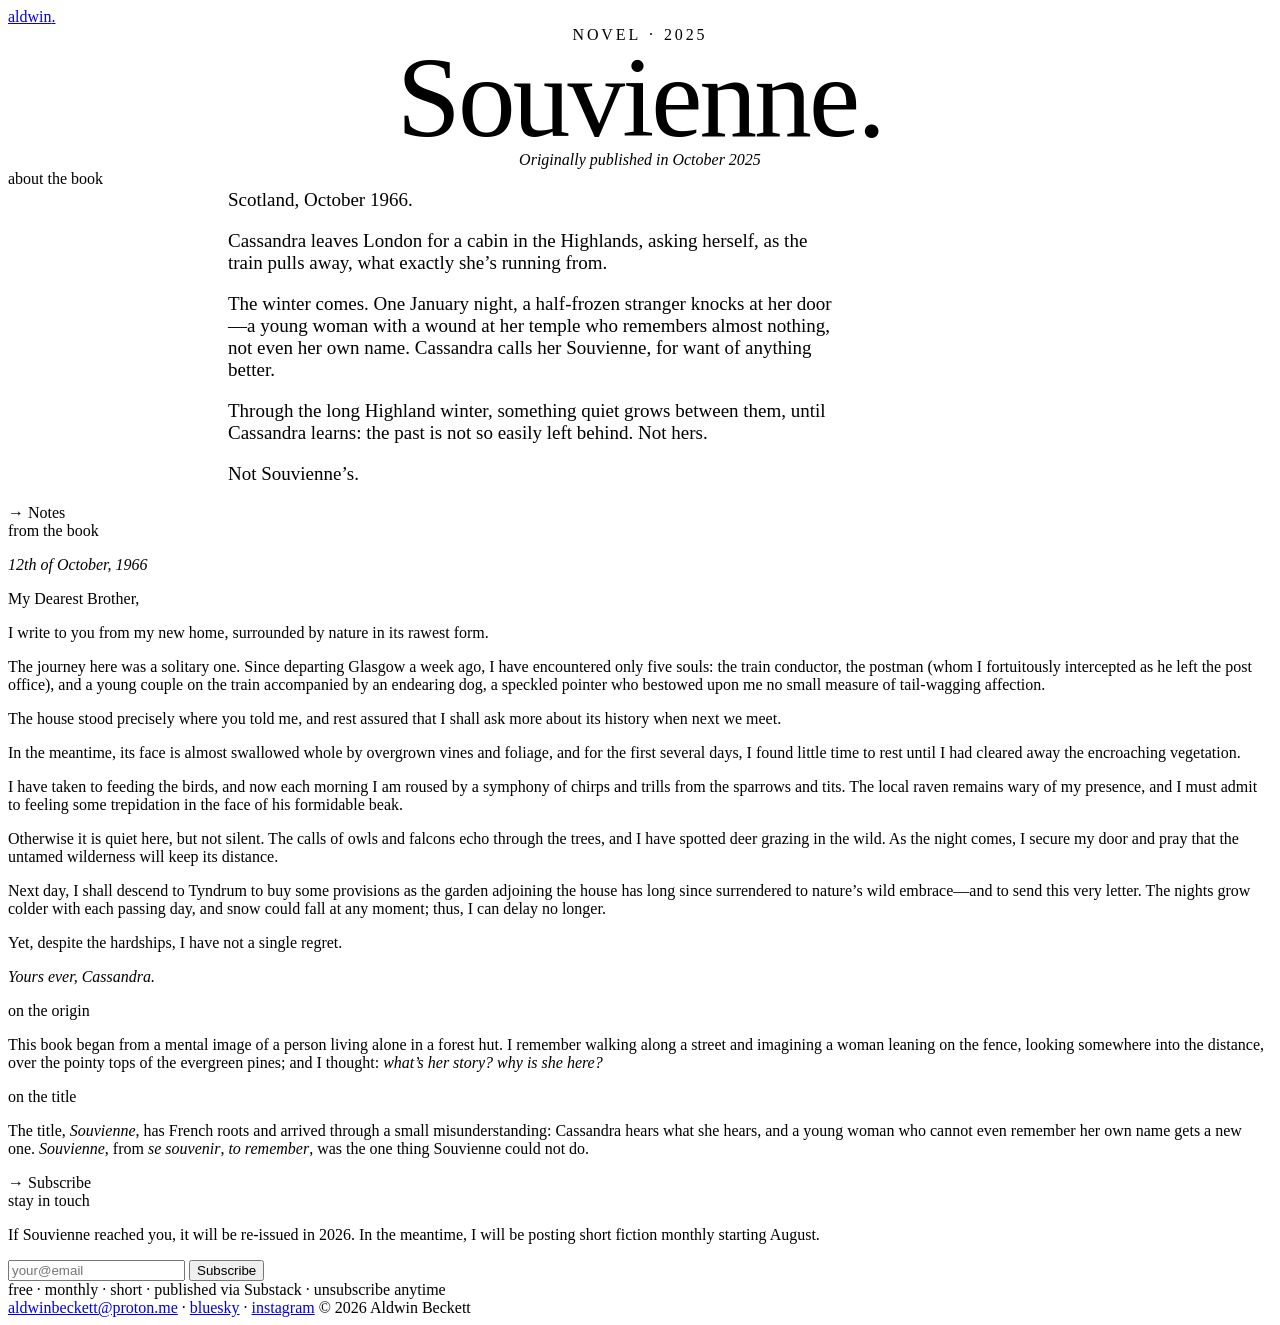
==== books/souvienne/index.html @ f17fab5a "Content tweaks: add Instagram link, soften subscribe cadence to monthly" ====
<!DOCTYPE html><html lang="en"> <head><!-- Global Metadata --><meta charset="utf-8"><meta name="viewport" content="width=device-width,initial-scale=1"><link rel="icon" type="image/svg+xml" href="/favicon.svg"><link rel="apple-touch-icon" href="/apple-touch-icon.png"><meta name="generator" content="Astro v5.17.2"><!-- Pinterest domain verification (carried over from the previous site). --><meta name="p:domain_verify" content="30b4dbeae7a0c5de280780b090843f4b"><!-- Canonical URL --><link rel="canonical" href="https://aldwinbeckett.me/books/souvienne/"><!-- Primary Meta Tags --><title>Souvienne — Aldwin Beckett</title><meta name="title" content="Souvienne — Aldwin Beckett"><meta name="description" content="Personal portfolio website"><meta name="keywords" content="author, fiction, books"><meta name="author" content="Aldwin Beckett"><meta name="language" content="English"><!-- Open Graph / Facebook --><meta property="og:type" content="website"><meta property="og:url" content="https://aldwinbeckett.me/books/souvienne/"><meta property="og:title" content="Souvienne — Aldwin Beckett"><meta property="og:description" content="Personal portfolio website"><meta property="og:image" content="https://aldwinbeckett.me/images/og-default.jpg"><!-- Twitter --><meta property="twitter:card" content="summary_large_image"><meta property="twitter:url" content="https://aldwinbeckett.me/books/souvienne/"><meta property="twitter:title" content="Souvienne — Aldwin Beckett"><meta property="twitter:description" content="Personal portfolio website"><meta property="twitter:image" content="https://aldwinbeckett.me/images/og-default.jpg"><!-- Fonts: Fraunces (display, optical-sized) · EB Garamond (body/italic) · JetBrains Mono (metadata) --><link rel="preconnect" href="https://fonts.googleapis.com"><link rel="preconnect" href="https://fonts.gstatic.com" crossorigin><link href="https://fonts.googleapis.com/css2?family=EB+Garamond:ital,wght@0,400;0,500;0,600;0,700;1,400;1,500&family=Fraunces:ital,opsz,wght@0,9..144,400;0,9..144,500;0,9..144,600;1,9..144,400;1,9..144,500&family=JetBrains+Mono:wght@400;500&display=swap" rel="stylesheet"><link rel="stylesheet" href="/_astro/_slug_.Bnw3G2MM.css">
<style>.note-row[data-astro-cid-ww2vvilx] .note-image[data-astro-cid-ww2vvilx] img[data-astro-cid-ww2vvilx]{position:absolute;inset:0;width:100%;height:100%;object-fit:cover}.book-hero[data-astro-cid-tousmopl]{margin-top:var(--s-5);display:grid;grid-template-columns:minmax(0,340px) 1fr;gap:var(--s-6);align-items:end}.cover-col[data-astro-cid-tousmopl]{max-width:340px}.title-col[data-astro-cid-tousmopl]{padding-bottom:var(--s-2)}.book-hero[data-astro-cid-tousmopl].centered{display:block;text-align:center;margin-top:var(--s-6);padding:var(--s-5) 0 var(--s-4)}.book-hero[data-astro-cid-tousmopl].centered .title-col[data-astro-cid-tousmopl]{padding-bottom:0}.book-hero[data-astro-cid-tousmopl].centered .subtitle[data-astro-cid-tousmopl]{margin-left:auto;margin-right:auto}.book-hero[data-astro-cid-tousmopl].centered .quick-meta[data-astro-cid-tousmopl]{justify-content:center}.book-cover-img[data-astro-cid-tousmopl]{width:100%;height:auto;display:block;border:1px solid var(--ink);box-shadow:0 1px #0000000a,0 14px 28px -16px #00000040}.eyebrow[data-astro-cid-tousmopl]{font-family:var(--mono);font-size:var(--t-meta);letter-spacing:.18em;text-transform:uppercase;color:var(--ink-faint);margin-bottom:var(--s-3)}.eyebrow[data-astro-cid-tousmopl] .dot[data-astro-cid-tousmopl]{color:var(--accent);margin:0 8px}.book-title-display[data-astro-cid-tousmopl]{font-size:clamp(56px,9vw,128px);font-weight:500;letter-spacing:-.025em;line-height:.92;margin:0;font-optical-sizing:auto;font-variation-settings:"opsz" 144,"SOFT" 30}.book-title-display[data-astro-cid-tousmopl] .dot[data-astro-cid-tousmopl]{color:var(--accent)}.subtitle[data-astro-cid-tousmopl]{font-family:var(--serif);font-style:italic;font-size:var(--t-h3);color:var(--ink-soft);margin-top:var(--s-3);max-width:22em;line-height:1.25}.quick-meta[data-astro-cid-tousmopl]{display:flex;gap:var(--s-3);flex-wrap:wrap;margin-top:var(--s-4)}.quick-meta[data-astro-cid-tousmopl] span[data-astro-cid-tousmopl]{font-family:var(--mono);font-size:var(--t-meta);letter-spacing:.08em;text-transform:uppercase;color:var(--ink-soft)}.quick-meta[data-astro-cid-tousmopl] span[data-astro-cid-tousmopl]:not(:last-child):after{content:"·";margin-left:var(--s-3);color:var(--ink-faint)}.blurb[data-astro-cid-tousmopl]{margin-top:var(--s-6);display:grid;grid-template-columns:220px 1fr;gap:var(--s-5)}.blurb[data-astro-cid-tousmopl] .prose[data-astro-cid-tousmopl]{max-width:32em;font-size:19px}.blurb[data-astro-cid-tousmopl] .prose[data-astro-cid-tousmopl]>p[data-astro-cid-tousmopl]:first-child:first-letter{font-family:var(--display);font-size:3.4em;float:left;line-height:.85;margin:.05em .08em 0 0;font-weight:500;color:var(--ink)}.cta-section[data-astro-cid-tousmopl]{margin-top:var(--s-6);display:grid;grid-template-columns:220px 1fr;gap:var(--s-5)}.stores[data-astro-cid-tousmopl]{display:grid;grid-template-columns:1fr 1fr;gap:var(--s-4);max-width:580px}.subscribe-form[data-astro-cid-tousmopl]{margin-top:var(--s-3)}.other-books[data-astro-cid-tousmopl] .book[data-astro-cid-tousmopl] .cover-mini[data-astro-cid-tousmopl]{position:relative;overflow:hidden}.other-books[data-astro-cid-tousmopl] .book[data-astro-cid-tousmopl] .cover-mini[data-astro-cid-tousmopl] img[data-astro-cid-tousmopl]{width:100%;height:100%;object-fit:cover}@media(max-width:720px){.book-hero[data-astro-cid-tousmopl]{grid-template-columns:1fr;gap:var(--s-4);align-items:start}.cover-col[data-astro-cid-tousmopl]{max-width:220px}.blurb[data-astro-cid-tousmopl],.cta-section[data-astro-cid-tousmopl]{grid-template-columns:1fr;gap:var(--s-2)}.stores[data-astro-cid-tousmopl]{grid-template-columns:1fr}}
</style></head> <body>  <main class="page" data-astro-cid-tousmopl> <header class="site-header"> <a class="brand-mark" href="/" aria-label="Home">aldwin<span class="dot">.</span></a> <nav class="site-nav">  </nav> <div class="right">  </div> </header> <!-- HERO ────────────────────────────────────────────────── --> <section class="book-hero centered" data-astro-cid-tousmopl>   <div class="title-col" data-astro-cid-tousmopl> <div class="eyebrow" data-astro-cid-tousmopl> novel<span class="dot" data-astro-cid-tousmopl>·</span>2025 </div> <h1 class="display book-title-display" data-astro-cid-tousmopl> Souvienne<span class="dot" data-astro-cid-tousmopl>.</span> </h1> <div class="subtitle" data-astro-cid-tousmopl>Originally published in October 2025</div>  </div> </section> <!-- BLURB ────────────────────────────────────────────────── --> <section class="blurb" data-astro-cid-tousmopl> <div class="meta" data-astro-cid-tousmopl>about the book</div> <div class="prose" data-astro-cid-tousmopl><p>Scotland, October 1966.</p>
<p>Cassandra leaves London for a cabin in the Highlands, asking herself, as the train pulls away, what exactly she’s running from.</p>
<p>The winter comes. One January night, a half-frozen stranger knocks at her door—a young woman with a wound at her temple who remembers almost nothing, not even her own name. Cassandra calls her Souvienne, for want of anything better.</p>
<p>Through the long Highland winter, something quiet grows between them, until Cassandra learns: the past is not so easily left behind. Not hers.</p>
<p>Not Souvienne’s.</p></div> </section> <!-- §NOTES ───────────────────────────────────────────────── --> <section class="section" data-astro-cid-tousmopl> <div class="section-hed" data-astro-cid-tousmopl> <span class="num" data-astro-cid-tousmopl>→</span> <span class="label" data-astro-cid-tousmopl>Notes</span> <span class="trail" data-astro-cid-tousmopl></span> </div> <div class="note-row" data-astro-cid-ww2vvilx> <div class="note-caption" data-astro-cid-ww2vvilx>from the book</div> <div class="note-body" data-astro-cid-ww2vvilx> <div class="note-text" data-astro-cid-ww2vvilx> <p><em>12th of October, 1966</em></p>
<p>My Dearest Brother,</p>
<p>I write to you from my new home, surrounded by nature in its rawest form.</p>
<p>The journey here was a solitary one. Since departing Glasgow a week ago, I have encountered only five souls: the train conductor, the postman (whom I fortuitously intercepted as he left the post office), and a young couple on the train accompanied by an endearing dog, a speckled pointer who bestowed upon me no small measure of tail-wagging affection.</p>
<p>The house stood precisely where you told me, and rest assured that I shall ask more about its history when next we meet.</p>
<p>In the meantime, its face is almost swallowed whole by overgrown vines and foliage, and for the first several days, I found little time to rest until I had cleared away the encroaching vegetation.</p>
<p>I have taken to feeding the birds, and now each morning I am roused by a symphony of chirps and trills from the sparrows and tits. The local raven remains wary of my presence, and I must admit to feeling some trepidation in the face of his formidable beak.</p>
<p>Otherwise it is quiet here, but not silent. The calls of owls and falcons echo through the trees, and I have spotted deer grazing in the wild. As the night comes, I secure my door and pray that the untamed wilderness will keep its distance.</p>
<p>Next day, I shall descend to Tyndrum to buy some provisions as the garden adjoining the house has long since surrendered to nature’s wild embrace—and to send this very letter. The nights grow colder with each passing day, and snow could fall at any moment; thus, I can delay no longer.</p>
<p>Yet, despite the hardships, I have not a single regret.</p>
<p><em>Yours ever, Cassandra.</em></p> </div>   </div> </div> <div class="note-row" data-astro-cid-ww2vvilx> <div class="note-caption" data-astro-cid-ww2vvilx>on the origin</div> <div class="note-body" data-astro-cid-ww2vvilx> <div class="note-text" data-astro-cid-ww2vvilx> <p>This book began from a mental image of a person living alone in a forest hut. I remember walking along a street and imagining a woman leaning on the fence, looking somewhere into the distance, over the pointy tops of the evergreen pines; and I thought: <em>what’s her story? why is she here?</em></p> </div>   </div> </div> <div class="note-row" data-astro-cid-ww2vvilx> <div class="note-caption" data-astro-cid-ww2vvilx>on the title</div> <div class="note-body" data-astro-cid-ww2vvilx> <div class="note-text" data-astro-cid-ww2vvilx> <p>The title, <em>Souvienne</em>, has French roots and arrived through a small misunderstanding: Cassandra hears what she hears, and a young woman who cannot even remember her own name gets a new one. <em>Souvienne</em>, from <em>se souvenir</em>, <em>to remember</em>, was the one thing Souvienne could not do.</p> </div>   </div> </div>  </section> <!-- CTA ─────────────────────────────────────────────────── -->  <!-- SUBSCRIBE ────────────────────────────────────────────── --> <section class="section" data-astro-cid-tousmopl> <div class="section-hed" data-astro-cid-tousmopl> <span class="num" data-astro-cid-tousmopl>→</span> <span class="label" data-astro-cid-tousmopl>Subscribe</span> <span class="trail" data-astro-cid-tousmopl></span> </div> <div class="note-row" data-astro-cid-tousmopl> <div class="note-caption" data-astro-cid-tousmopl>stay in touch</div> <div class="note-body" data-astro-cid-tousmopl> <div class="note-text" data-astro-cid-tousmopl> <p data-astro-cid-tousmopl>If Souvienne reached you, it will be re-issued in 2026. In the meantime, I will be posting short fiction monthly starting August.</p> <form class="sub-inline subscribe-form" action="https://aldwinbeckett.substack.com/subscribe" method="get" target="_blank" rel="noopener noreferrer" data-astro-cid-tousmopl> <input type="email" name="email" placeholder="your@email" aria-label="email" required data-astro-cid-tousmopl> <button type="submit" data-astro-cid-tousmopl>Subscribe</button> </form> <div class="meta-soft subscribe-footnote" data-astro-cid-tousmopl> free · monthly · short · published via Substack · unsubscribe anytime </div> </div> </div> </div> </section> <!-- §OTHER BOOKS ─────────────────────────────────────────── -->  <div class="rule footer-rule" data-astro-cid-gcn2mc3v></div> <footer class="page-footer" data-astro-cid-gcn2mc3v> <span class="footer-links" data-astro-cid-gcn2mc3v> <a href="mailto:aldwinbeckett@proton.me" data-astro-cid-gcn2mc3v>aldwinbeckett@proton.me</a>  <span class="sep" data-astro-cid-gcn2mc3v>·</span> <a href="https://bsky.app/profile/aldwin.beckett" target="_blank" rel="noopener noreferrer" data-astro-cid-gcn2mc3v>bluesky</a>  <span class="sep" data-astro-cid-gcn2mc3v>·</span> <a href="https://www.instagram.com/aldwin.beckett" target="_blank" rel="noopener noreferrer" data-astro-cid-gcn2mc3v>instagram</a>  </span> <span data-astro-cid-gcn2mc3v>© 2026 Aldwin Beckett</span> </footer>  </main>  </body></html>
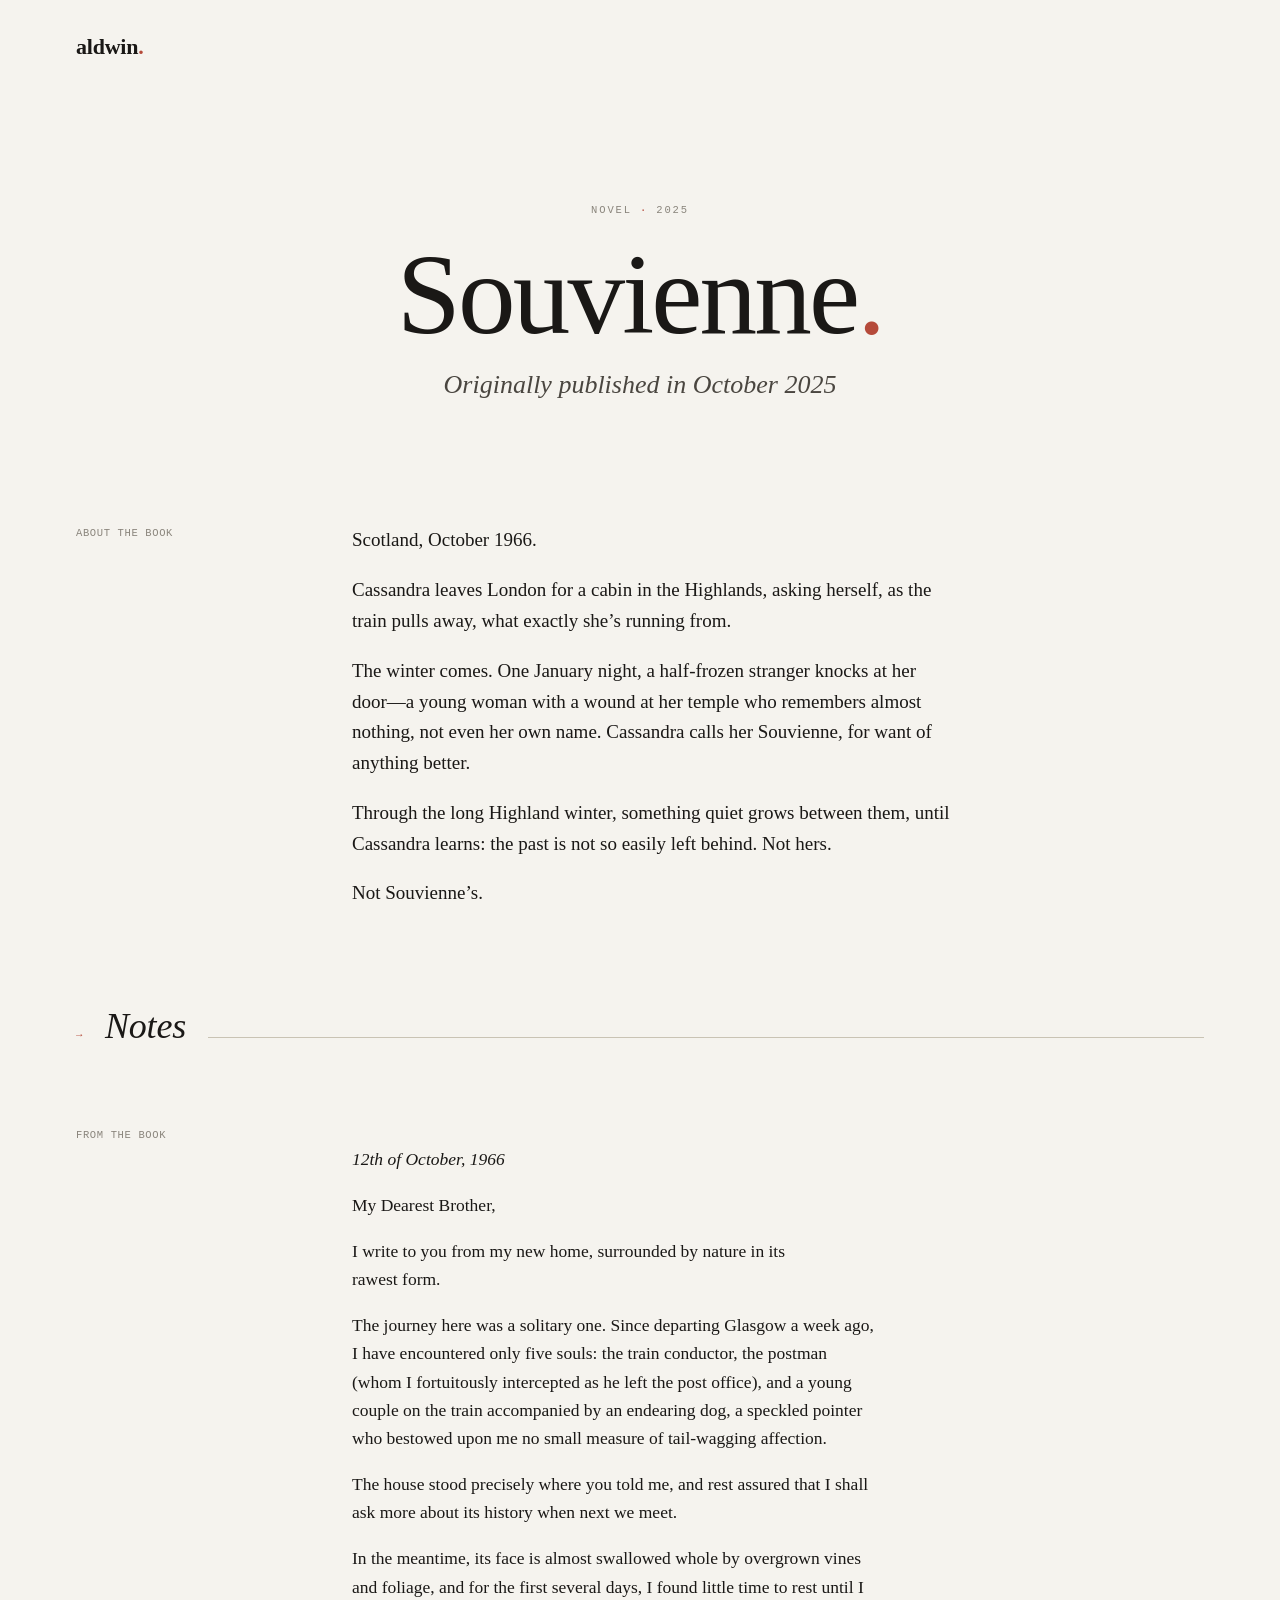
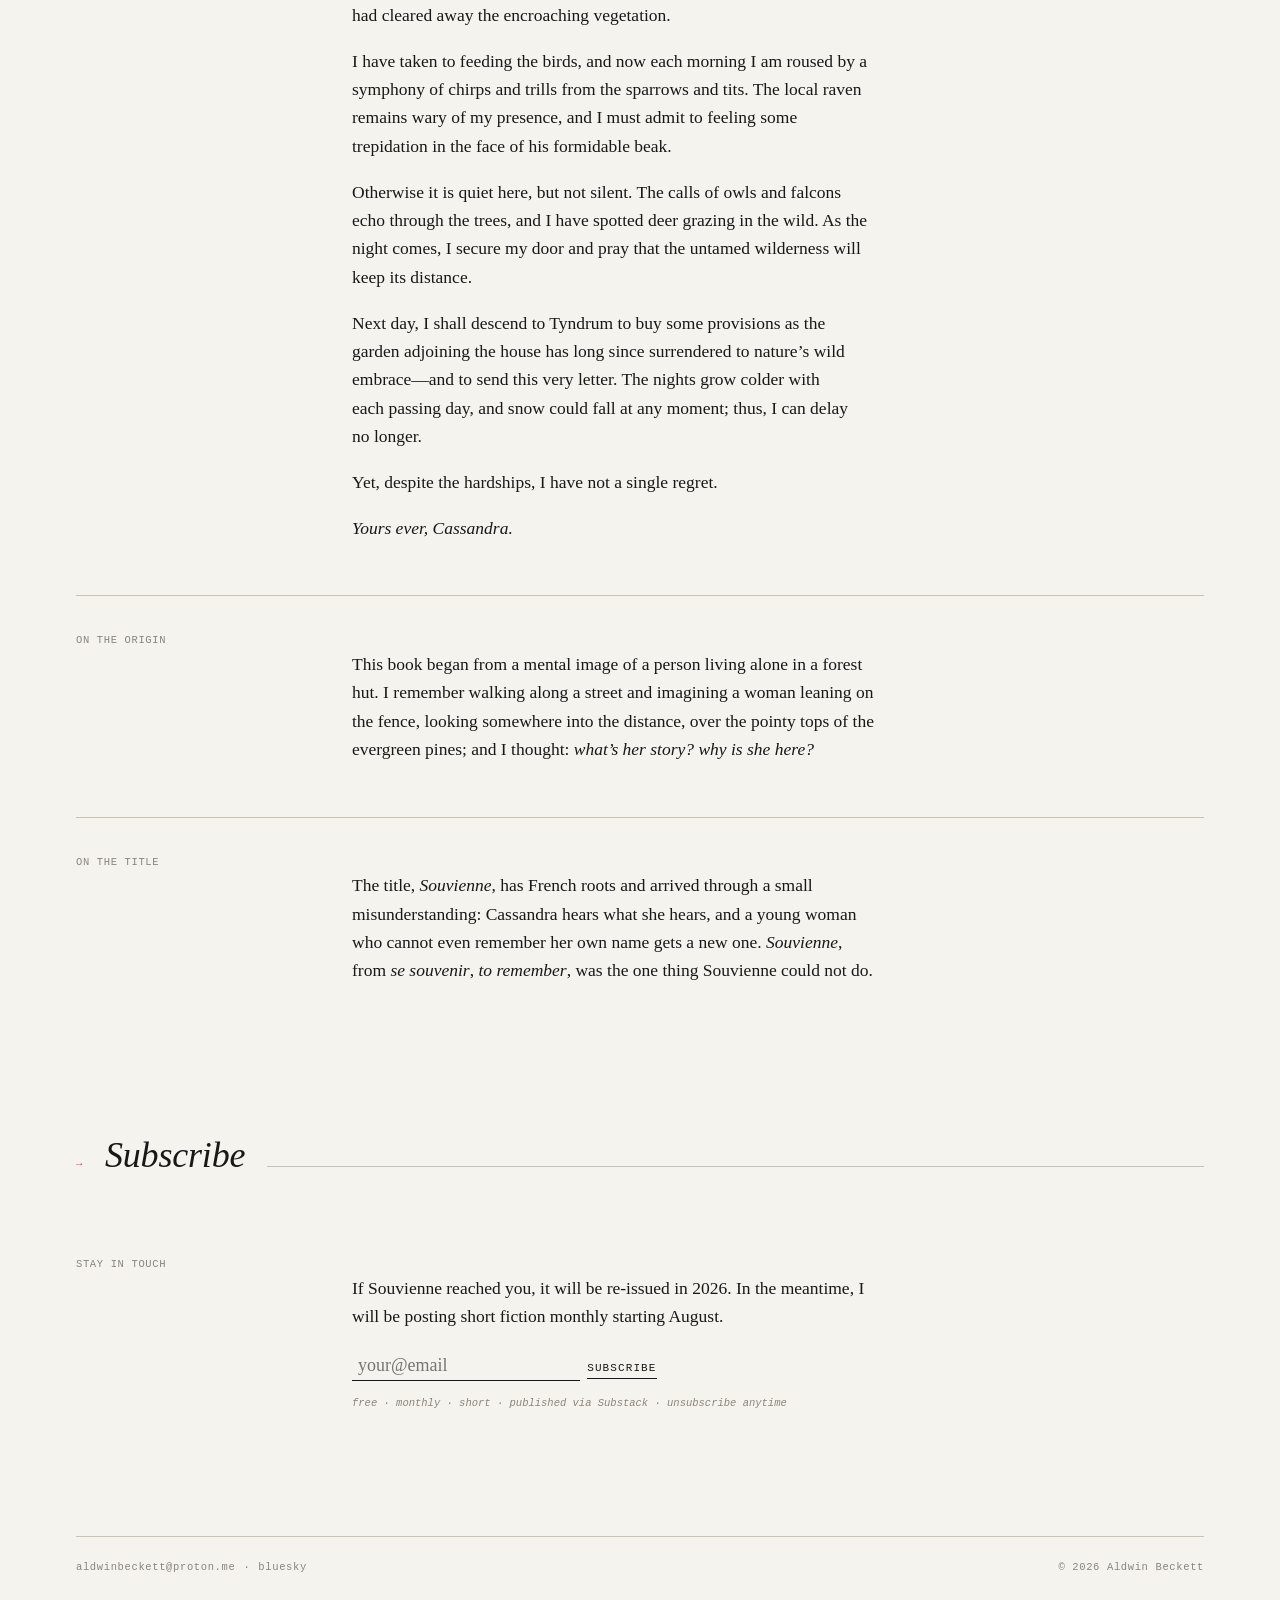
==== commit b90576fd: "Deploy Astro-built redesign Replaces the prior single-page Pico site with an Astro static build: hom" ====
--- a/books/souvienne/index.html
+++ b/books/souvienne/index.html
@@ -14,4 +14,4 @@
 <p>Otherwise it is quiet here, but not silent. The calls of owls and falcons echo through the trees, and I have spotted deer grazing in the wild. As the night comes, I secure my door and pray that the untamed wilderness will keep its distance.</p>
 <p>Next day, I shall descend to Tyndrum to buy some provisions as the garden adjoining the house has long since surrendered to nature’s wild embrace—and to send this very letter. The nights grow colder with each passing day, and snow could fall at any moment; thus, I can delay no longer.</p>
 <p>Yet, despite the hardships, I have not a single regret.</p>
-<p><em>Yours ever, Cassandra.</em></p> </div>   </div> </div> <div class="note-row" data-astro-cid-ww2vvilx> <div class="note-caption" data-astro-cid-ww2vvilx>on the origin</div> <div class="note-body" data-astro-cid-ww2vvilx> <div class="note-text" data-astro-cid-ww2vvilx> <p>This book began from a mental image of a person living alone in a forest hut. I remember walking along a street and imagining a woman leaning on the fence, looking somewhere into the distance, over the pointy tops of the evergreen pines; and I thought: <em>what’s her story? why is she here?</em></p> </div>   </div> </div> <div class="note-row" data-astro-cid-ww2vvilx> <div class="note-caption" data-astro-cid-ww2vvilx>on the title</div> <div class="note-body" data-astro-cid-ww2vvilx> <div class="note-text" data-astro-cid-ww2vvilx> <p>The title, <em>Souvienne</em>, has French roots and arrived through a small misunderstanding: Cassandra hears what she hears, and a young woman who cannot even remember her own name gets a new one. <em>Souvienne</em>, from <em>se souvenir</em>, <em>to remember</em>, was the one thing Souvienne could not do.</p> </div>   </div> </div>  </section> <!-- CTA ─────────────────────────────────────────────────── -->  <!-- SUBSCRIBE ────────────────────────────────────────────── --> <section class="section" data-astro-cid-tousmopl> <div class="section-hed" data-astro-cid-tousmopl> <span class="num" data-astro-cid-tousmopl>→</span> <span class="label" data-astro-cid-tousmopl>Subscribe</span> <span class="trail" data-astro-cid-tousmopl></span> </div> <div class="note-row" data-astro-cid-tousmopl> <div class="note-caption" data-astro-cid-tousmopl>stay in touch</div> <div class="note-body" data-astro-cid-tousmopl> <div class="note-text" data-astro-cid-tousmopl> <p data-astro-cid-tousmopl>If Souvienne reached you, it will be re-issued in 2026. In the meantime, I will be posting short fiction monthly starting August.</p> <form class="sub-inline subscribe-form" action="https://aldwinbeckett.substack.com/subscribe" method="get" target="_blank" rel="noopener noreferrer" data-astro-cid-tousmopl> <input type="email" name="email" placeholder="your@email" aria-label="email" required data-astro-cid-tousmopl> <button type="submit" data-astro-cid-tousmopl>Subscribe</button> </form> <div class="meta-soft subscribe-footnote" data-astro-cid-tousmopl> free · monthly · short · published via Substack · unsubscribe anytime </div> </div> </div> </div> </section> <!-- §OTHER BOOKS ─────────────────────────────────────────── -->  <div class="rule footer-rule" data-astro-cid-gcn2mc3v></div> <footer class="page-footer" data-astro-cid-gcn2mc3v> <span class="footer-links" data-astro-cid-gcn2mc3v> <a href="mailto:aldwinbeckett@proton.me" data-astro-cid-gcn2mc3v>aldwinbeckett@proton.me</a>  <span class="sep" data-astro-cid-gcn2mc3v>·</span> <a href="https://bsky.app/profile/aldwin.beckett" target="_blank" rel="noopener noreferrer" data-astro-cid-gcn2mc3v>bluesky</a>  <span class="sep" data-astro-cid-gcn2mc3v>·</span> <a href="https://www.instagram.com/aldwin.beckett" target="_blank" rel="noopener noreferrer" data-astro-cid-gcn2mc3v>instagram</a>  </span> <span data-astro-cid-gcn2mc3v>© 2026 Aldwin Beckett</span> </footer>  </main>  </body></html> +<p><em>Yours ever, Cassandra.</em></p> </div>   </div> </div> <div class="note-row" data-astro-cid-ww2vvilx> <div class="note-caption" data-astro-cid-ww2vvilx>on the origin</div> <div class="note-body" data-astro-cid-ww2vvilx> <div class="note-text" data-astro-cid-ww2vvilx> <p>This book began from a mental image of a person living alone in a forest hut. I remember walking along a street and imagining a woman leaning on the fence, looking somewhere into the distance, over the pointy tops of the evergreen pines; and I thought: <em>what’s her story? why is she here?</em></p> </div>   </div> </div> <div class="note-row" data-astro-cid-ww2vvilx> <div class="note-caption" data-astro-cid-ww2vvilx>on the title</div> <div class="note-body" data-astro-cid-ww2vvilx> <div class="note-text" data-astro-cid-ww2vvilx> <p>The title, <em>Souvienne</em>, has French roots and arrived through a small misunderstanding: Cassandra hears what she hears, and a young woman who cannot even remember her own name gets a new one. <em>Souvienne</em>, from <em>se souvenir</em>, <em>to remember</em>, was the one thing Souvienne could not do.</p> </div>   </div> </div>  </section> <!-- CTA ─────────────────────────────────────────────────── -->  <!-- SUBSCRIBE ────────────────────────────────────────────── --> <section class="section" data-astro-cid-tousmopl> <div class="section-hed" data-astro-cid-tousmopl> <span class="num" data-astro-cid-tousmopl>→</span> <span class="label" data-astro-cid-tousmopl>Subscribe</span> <span class="trail" data-astro-cid-tousmopl></span> </div> <div class="note-row" data-astro-cid-tousmopl> <div class="note-caption" data-astro-cid-tousmopl>stay in touch</div> <div class="note-body" data-astro-cid-tousmopl> <div class="note-text" data-astro-cid-tousmopl> <p data-astro-cid-tousmopl>If Souvienne reached you, it will be re-issued in 2026. In the meantime, I will be posting short fiction monthly starting August.</p> <form class="sub-inline subscribe-form" action="https://aldwinbeckett.substack.com/subscribe" method="get" target="_blank" rel="noopener noreferrer" data-astro-cid-tousmopl> <input type="email" name="email" placeholder="your@email" aria-label="email" required data-astro-cid-tousmopl> <button type="submit" data-astro-cid-tousmopl>Subscribe</button> </form> <div class="meta-soft subscribe-footnote" data-astro-cid-tousmopl> free · monthly · short · published via Substack · unsubscribe anytime </div> </div> </div> </div> </section> <!-- §OTHER BOOKS ─────────────────────────────────────────── -->  <div class="rule footer-rule" data-astro-cid-gcn2mc3v></div> <footer class="page-footer" data-astro-cid-gcn2mc3v> <span class="footer-links" data-astro-cid-gcn2mc3v> <a href="mailto:aldwinbeckett@proton.me" data-astro-cid-gcn2mc3v>aldwinbeckett@proton.me</a>  <span class="sep" data-astro-cid-gcn2mc3v>·</span> <a href="https://bsky.app/profile/aldwin.beckett" target="_blank" rel="noopener noreferrer" data-astro-cid-gcn2mc3v>bluesky</a>  </span> <span data-astro-cid-gcn2mc3v>© 2026 Aldwin Beckett</span> </footer>  </main>  </body></html> 
--- a/_astro/_slug_.Bnw3G2MM.css
+++ b/_astro/_slug_.Bnw3G2MM.css
@@ -0,0 +1 @@
+:root{--ink: #1a1816;--ink-soft: #4a4640;--ink-faint: #8a857c;--rule: #c9c3b4;--paper: #f5f3ee;--paper-edge: #e8e3d6;--accent: #b54a3a;--display: "Fraunces", "EB Garamond", Georgia, serif;--serif: "EB Garamond", "Cormorant Garamond", Georgia, serif;--mono: "JetBrains Mono", ui-monospace, Menlo, monospace;--t-meta: 10.5px;--t-meta-lg: 11px;--t-body: 17.5px;--t-lead: 19px;--t-h4: 22px;--t-h3: 26px;--t-h2: 36px;--t-display: clamp(72px, 12vw, 188px);--lh-prose: 1.62;--lh-tight: 1.18;--lh-display: .9;--pad-x: clamp(20px, 4.5vw, 56px);--pad-y: clamp(24px, 3vw, 36px);--s-1: 8px;--s-2: 14px;--s-3: 22px;--s-4: 36px;--s-5: 56px;--s-6: 88px;--ease: cubic-bezier(.2, .8, .2, 1);--t-fast: .16s;--t-med: .24s}html,body{margin:0;padding:0;background:var(--paper);color:var(--ink);font-family:var(--serif);font-size:var(--t-body);line-height:var(--lh-prose)}*{box-sizing:border-box}.display{font-family:var(--display);font-weight:500;letter-spacing:-.02em;line-height:var(--lh-display);color:var(--ink);font-optical-sizing:auto;font-variation-settings:"opsz" 144,"SOFT" 30}.page{max-width:1240px;margin:0 auto;padding:var(--pad-y) var(--pad-x) calc(var(--pad-y) + 20px);background:var(--paper)}.section{margin-top:var(--s-6)}.section-compact{margin-top:44px}.meta{font-family:var(--mono);font-size:var(--t-meta);letter-spacing:.06em;color:var(--ink-faint);text-transform:uppercase}.meta-soft{font-family:var(--mono);font-size:var(--t-meta);color:var(--ink-faint)}.accent-dot{display:inline-block;width:7px;height:7px;border-radius:50%;background:var(--accent);vertical-align:1px;margin-right:6px}.accent-text{color:var(--accent)}.rule{height:1px;background:var(--rule);width:100%}.rule-ink{height:1px;background:var(--ink);width:100%}.site-header{display:grid;grid-template-columns:1fr auto 1fr;align-items:center;gap:var(--s-3)}.site-header .brand-mark{font-family:var(--serif);font-size:22px;font-weight:600;letter-spacing:-.01em;line-height:1;color:inherit;text-decoration:none}.site-header .brand-mark:visited{color:inherit}.site-header .brand-mark:hover,.site-header .brand-mark .dot{color:var(--accent)}.site-header .right{justify-self:end;display:flex;align-items:baseline;gap:var(--s-1);white-space:nowrap}.site-header .right .sep{color:var(--ink-faint)}@media(max-width:640px){.site-header{grid-template-columns:1fr auto;grid-template-areas:"brand meta" "nav nav";row-gap:var(--s-2)}.site-header .brand-mark{grid-area:brand}.site-header .right{grid-area:meta}.site-header .right .meta{font-size:9.5px}.site-header .site-nav{grid-area:nav;justify-self:start;gap:var(--s-2)}}.site-nav{display:flex;gap:var(--s-3);font-family:var(--mono);font-size:var(--t-meta-lg);letter-spacing:.08em;text-transform:uppercase;color:var(--ink)}.site-nav a{color:inherit;text-decoration:none;padding-bottom:3px;border-bottom:1px solid transparent;transition:border-color var(--t-fast) var(--ease),color var(--t-fast) var(--ease)}.site-nav a:hover{border-color:var(--ink)}.site-nav a.current{border-color:var(--accent)}.section-hed{display:flex;align-items:baseline;gap:var(--s-3);margin-bottom:var(--s-4)}.section-hed .num{color:var(--accent);font-family:var(--mono);font-size:var(--t-meta);letter-spacing:.06em;text-transform:uppercase}.section-hed .label{font-family:var(--serif);font-size:var(--t-h2);font-style:italic;letter-spacing:-.005em}.section-hed .trail{flex:1;height:1px;background:var(--rule)}.section-body{display:grid;grid-template-columns:220px 1fr;gap:var(--s-5)}@media(max-width:640px){.section-body{grid-template-columns:1fr;gap:var(--s-2)}}.prose{font-family:var(--serif);font-size:var(--t-body);line-height:var(--lh-prose);color:var(--ink);max-width:30em;text-wrap:pretty}.prose>p{margin:0 0 1em}.prose>p:last-child{margin:0}.prose>p.lede{font-size:1.1em}.prose em{font-style:italic}.works{width:100%}.works .row{display:grid;grid-template-columns:56px 1fr auto 110px;gap:var(--s-3);padding:var(--s-2) 0;border-bottom:1px solid var(--rule);align-items:baseline;transition:background var(--t-fast) var(--ease)}.works .row:hover{background:#00000006}.works .row:hover .lnk{color:var(--accent)}.works .row .yr{font-family:var(--mono);font-size:var(--t-meta-lg);color:var(--ink-faint);letter-spacing:.04em}.works .row .ttl{font-family:var(--serif);font-size:21px;font-style:italic;color:var(--ink);letter-spacing:-.005em}.works .row .jrnl{font-family:var(--mono);font-size:var(--t-meta-lg);color:var(--ink-faint);letter-spacing:.04em;text-transform:uppercase}.works .row .lnk{font-family:var(--mono);font-size:var(--t-meta-lg);color:var(--ink);letter-spacing:.06em;text-transform:uppercase;text-align:right;transition:color var(--t-fast) var(--ease)}.works .row.current .ttl:before{content:"";display:inline-block;width:7px;height:7px;border-radius:50%;background:var(--accent);margin-right:10px;vertical-align:3px}@media(max-width:640px){.works .row{grid-template-columns:44px 1fr;gap:4px 14px;padding:12px 0}.works .row .ttl{font-size:18px}.works .row .jrnl,.works .row .lnk{grid-column:2;text-align:left;font-size:10px}}.sub-inline{display:flex;align-items:baseline;gap:.4em;font-family:var(--serif);font-size:18px;line-height:1.5;color:var(--ink);flex-wrap:wrap}.sub-inline input{appearance:none;border:0;outline:0;background:transparent;border-bottom:1px solid var(--ink);font-family:var(--serif);font-size:18px;color:var(--ink);padding:2px 6px 4px;min-width:220px;transition:border-color var(--t-fast) var(--ease)}.sub-inline input:focus{border-bottom-color:var(--accent)}.sub-inline button{appearance:none;background:transparent;border:0;font-family:var(--mono);font-size:var(--t-meta-lg);letter-spacing:.1em;text-transform:uppercase;color:var(--ink);cursor:pointer;padding:4px 0;border-bottom:1px solid var(--ink);transition:color var(--t-fast) var(--ease),border-color var(--t-fast) var(--ease)}.sub-inline button:hover{color:var(--accent);border-bottom-color:var(--accent)}.subscribe-pitch{font-family:var(--serif);font-style:italic;font-size:var(--t-h3);color:var(--ink);margin-bottom:22px;max-width:22em;line-height:1.25}.subscribe-footnote{margin-top:14px;font-style:italic}.cta-group{display:flex;flex-direction:column;gap:var(--s-2)}.cta-group .group-label{font-family:var(--mono);font-size:var(--t-meta);letter-spacing:.08em;text-transform:uppercase;color:var(--ink-faint)}.cta-row{display:flex;flex-wrap:wrap;gap:var(--s-3);align-items:baseline}.cta-row a{font-family:var(--mono);font-size:var(--t-meta-lg);letter-spacing:.06em;text-transform:uppercase;color:var(--ink);text-decoration:none;padding-bottom:3px;border-bottom:1px solid var(--ink);transition:color var(--t-fast) var(--ease),border-color var(--t-fast) var(--ease)}.cta-row a:hover{color:var(--accent);border-bottom-color:var(--accent)}.cta-row a .arrow{color:var(--accent);margin-right:4px}.cover{aspect-ratio:5.5 / 8.5;width:100%;background:var(--paper);border:1px solid var(--ink);position:relative;display:flex;align-items:center;justify-content:center;padding:32px 24px;text-align:center;box-shadow:0 1px #0000000a,0 14px 28px -16px #00000040}.cover.placeholder:before{content:"";position:absolute;inset:14px;border:1px dashed var(--ink-faint);pointer-events:none}.cover .cover-title{font-family:var(--display);font-size:clamp(28px,4.5vw,56px);font-weight:500;letter-spacing:-.02em;line-height:1;color:var(--ink)}.cover .cover-author{position:absolute;bottom:32px;left:0;right:0;font-family:var(--mono);font-size:var(--t-meta-lg);letter-spacing:.18em;text-transform:uppercase;color:var(--ink-soft)}.cover .cover-meta{position:absolute;top:32px;left:32px;font-family:var(--mono);font-size:var(--t-meta);letter-spacing:.06em;text-transform:uppercase;color:var(--ink-faint)}.note-row{display:grid;grid-template-columns:220px 1fr;gap:var(--s-5);padding:var(--s-4) 0;border-top:1px solid var(--rule)}.note-row:first-child,.section-hed+.note-row{border-top:0}.note-row .note-caption{font-family:var(--mono);font-size:var(--t-meta);letter-spacing:.06em;text-transform:uppercase;color:var(--ink-faint)}.note-row .note-body{display:grid;grid-template-columns:1fr;gap:var(--s-3)}.note-row.has-image .note-body{grid-template-columns:1.2fr 1fr;gap:var(--s-4);align-items:start}.note-row .note-text{font-family:var(--serif);font-size:var(--t-body);line-height:var(--lh-prose);max-width:30em;text-wrap:pretty}.note-row .note-image{background:var(--paper-edge);border:1px solid var(--rule);aspect-ratio:4 / 3;position:relative;overflow:hidden}.note-row .note-image .quote{position:absolute;inset:0;display:flex;align-items:center;justify-content:center;padding:var(--s-4);text-align:center;font-family:var(--serif);font-style:italic;font-size:var(--t-h3);line-height:1.25;color:var(--ink);background:#f5f3eec7}.note-row .note-cta{margin-top:var(--s-2)}@media(max-width:640px){.note-row{grid-template-columns:1fr;gap:var(--s-2)}.note-row.has-image .note-body{grid-template-columns:1fr}}.other-books{display:grid;grid-template-columns:repeat(auto-fit,minmax(140px,1fr));gap:var(--s-4)}.other-books .book{display:flex;flex-direction:column;gap:var(--s-2);text-decoration:none;color:inherit}.other-books .book .cover-mini{aspect-ratio:5.5 / 8.5;background:var(--paper);border:1px solid var(--rule);transition:border-color var(--t-fast) var(--ease)}.other-books .book:hover .cover-mini{border-color:var(--ink)}.other-books .book .book-title{font-family:var(--serif);font-size:18px;font-style:italic}.other-books .book .book-meta{font-family:var(--mono);font-size:var(--t-meta);letter-spacing:.06em;text-transform:uppercase;color:var(--ink-faint)}.footer-rule[data-astro-cid-gcn2mc3v]{margin-top:var(--s-6)}.page-footer[data-astro-cid-gcn2mc3v]{margin-top:22px;display:flex;justify-content:space-between;flex-wrap:wrap;gap:var(--s-2);font-family:var(--mono);font-size:var(--t-meta);color:var(--ink-faint);letter-spacing:.06em}.footer-links[data-astro-cid-gcn2mc3v]{display:inline-flex;align-items:baseline;flex-wrap:wrap;gap:8px}.footer-links[data-astro-cid-gcn2mc3v] a[data-astro-cid-gcn2mc3v],.footer-links[data-astro-cid-gcn2mc3v] a[data-astro-cid-gcn2mc3v]:visited{color:inherit;font:inherit;font-weight:inherit;text-decoration:none}.footer-links[data-astro-cid-gcn2mc3v] a[data-astro-cid-gcn2mc3v]:hover{color:var(--accent)}.footer-links[data-astro-cid-gcn2mc3v] .sep[data-astro-cid-gcn2mc3v]{color:var(--ink-faint)}
